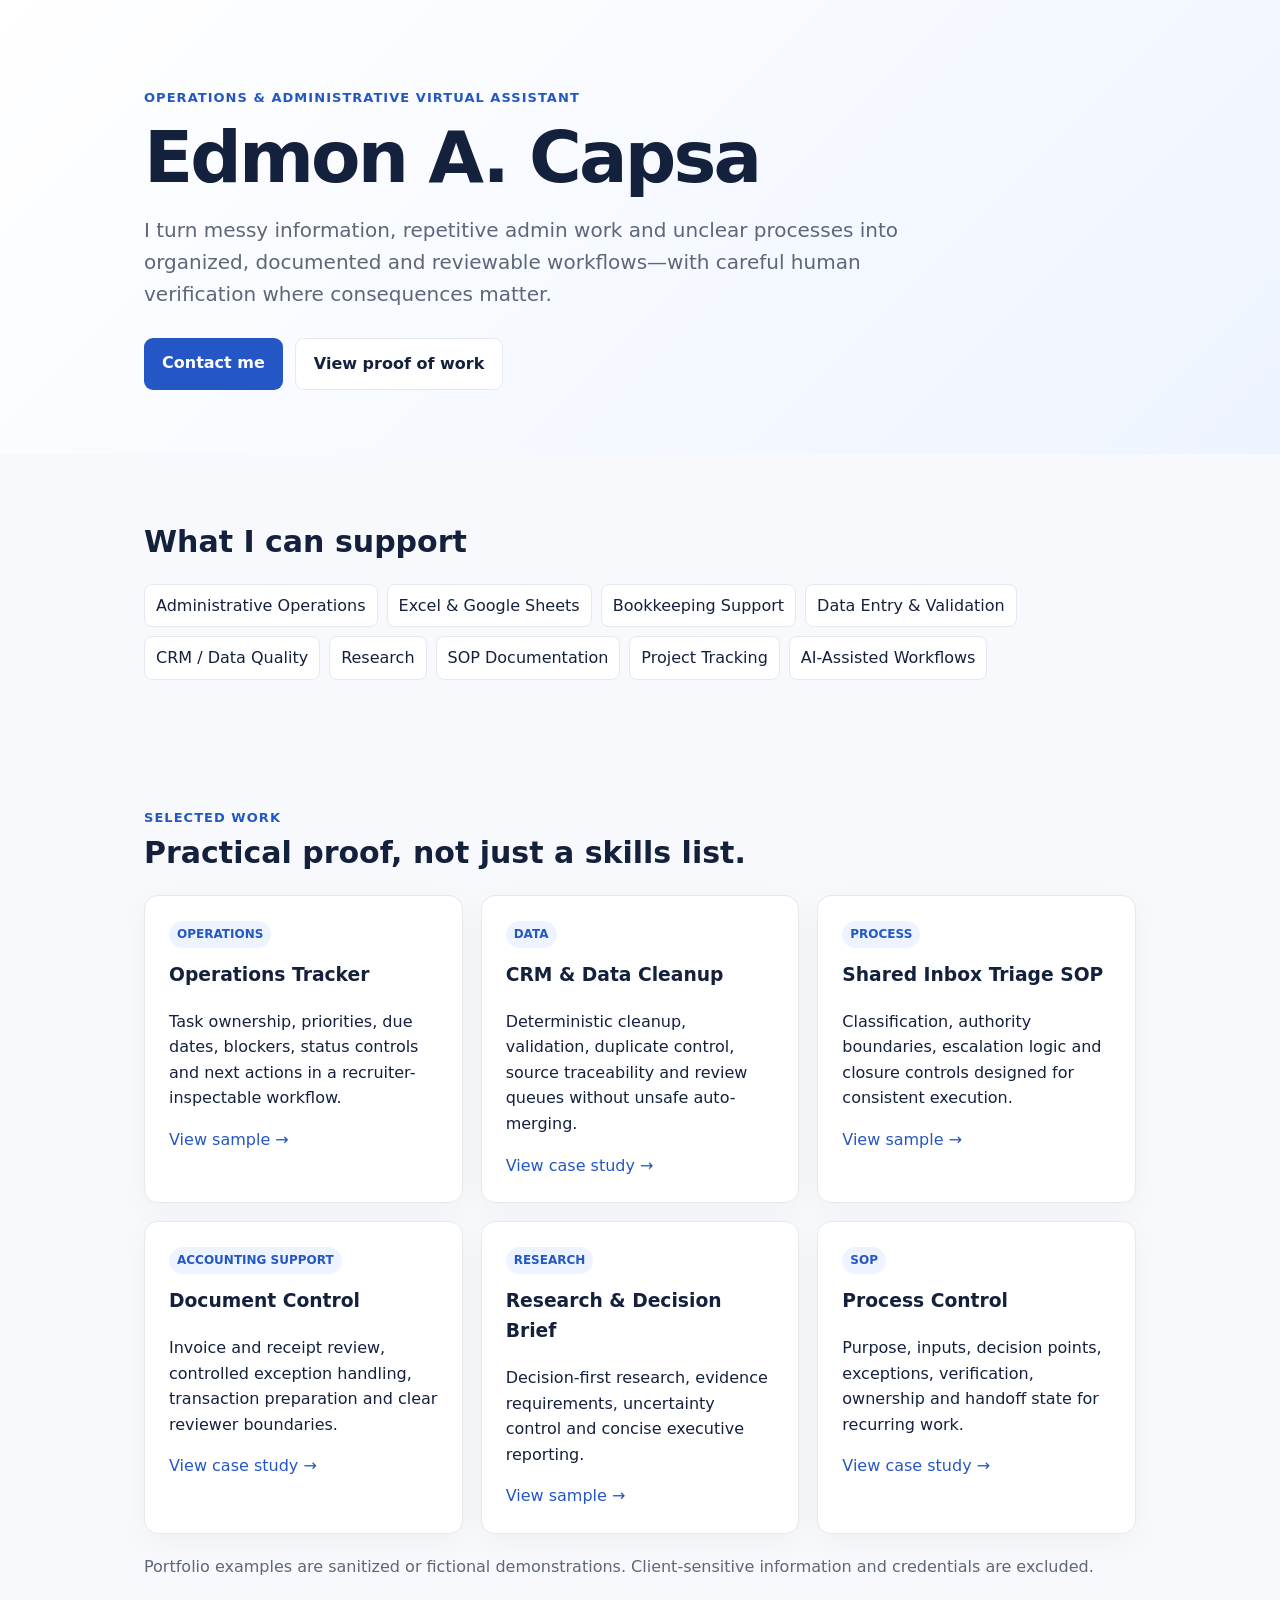
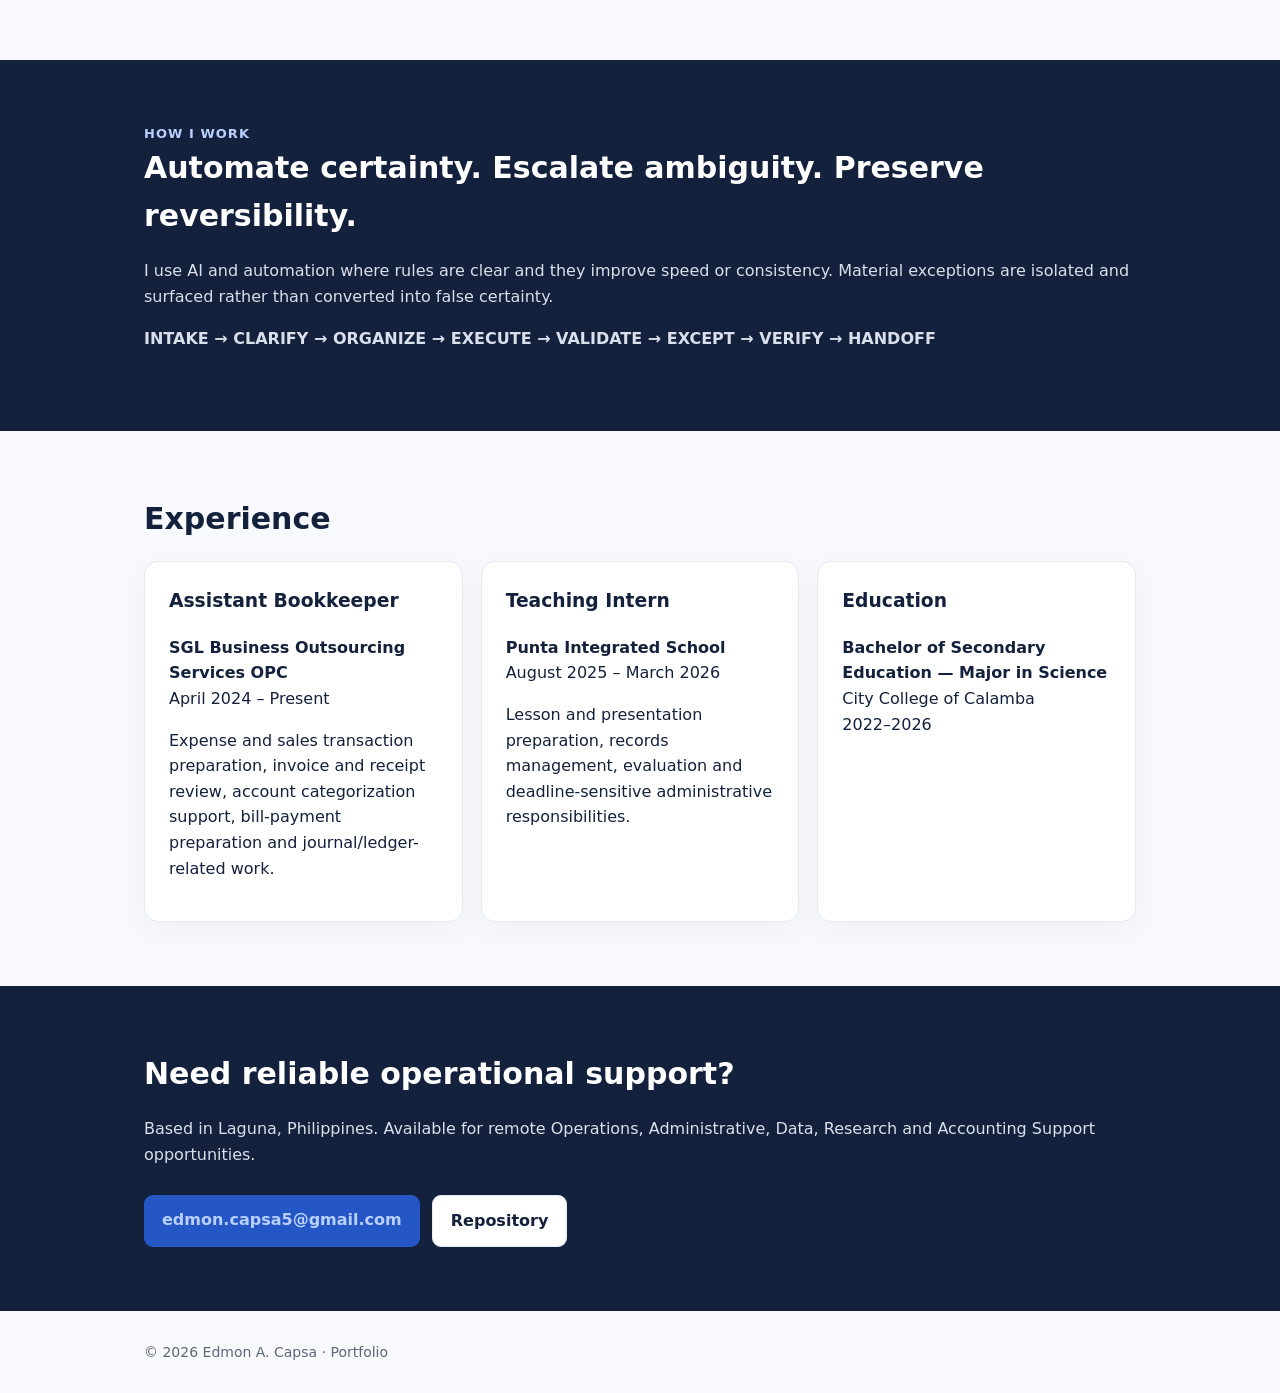
==== index.html @ 25599cc4 "Add recruiter-facing portfolio website" ====
<!doctype html>
<html lang="en"><head><meta charset="utf-8"><meta name="viewport" content="width=device-width,initial-scale=1"><title>Edmon Capsa | Operations & Administrative VA</title><meta name="description" content="Operations & Administrative Virtual Assistant portfolio: bookkeeping support, spreadsheets, documentation, research, data quality and process management."><style>:root{--ink:#14213d;--muted:#5d6778;--line:#e5e9f0;--bg:#f7f9fc;--card:#fff;--accent:#2457c5}*{box-sizing:border-box}body{margin:0;font:16px/1.6 system-ui,-apple-system,Segoe UI,sans-serif;color:var(--ink);background:var(--bg)}a{color:var(--accent);text-decoration:none}.wrap{max-width:1040px;margin:auto;padding:0 24px}.hero{padding:88px 0 64px;background:linear-gradient(135deg,#fff,#eef4ff)}.eyebrow{font-weight:700;color:var(--accent);letter-spacing:.08em;text-transform:uppercase;font-size:13px}h1{font-size:clamp(40px,7vw,72px);line-height:1.02;margin:12px 0 18px;letter-spacing:-.04em}h2{font-size:30px;margin:0 0 18px}.lead{font-size:20px;max-width:760px;color:var(--muted)}.actions{display:flex;gap:12px;flex-wrap:wrap;margin-top:28px}.btn{display:inline-block;padding:12px 18px;border-radius:9px;background:var(--accent);color:#fff;font-weight:700}.btn.alt{background:#fff;color:var(--ink);border:1px solid var(--line)}section{padding:64px 0}.grid{display:grid;grid-template-columns:repeat(3,1fr);gap:18px}.card{background:var(--card);border:1px solid var(--line);border-radius:14px;padding:24px;box-shadow:0 8px 30px rgba(20,33,61,.04)}.card h3{margin-top:0}.tag{display:inline-block;font-size:12px;font-weight:700;background:#eef4ff;color:var(--accent);padding:4px 8px;border-radius:99px;margin-bottom:12px}.skills{display:flex;flex-wrap:wrap;gap:9px}.skills span{background:#fff;border:1px solid var(--line);padding:8px 11px;border-radius:8px}.dark{background:var(--ink);color:#fff}.dark p{color:#d9e0eb}.dark a{color:#b9d0ff}footer{padding:30px 0;color:var(--muted);font-size:14px}@media(max-width:760px){.grid{grid-template-columns:1fr}.hero{padding-top:60px}}</style></head><body>
<header class="hero"><div class="wrap"><div class="eyebrow">Operations & Administrative Virtual Assistant</div><h1>Edmon A. Capsa</h1><p class="lead">I turn messy information, repetitive admin work and unclear processes into organized, documented and reviewable workflows—with careful human verification where consequences matter.</p><div class="actions"><a class="btn" href="mailto:edmon.capsa5@gmail.com">Contact me</a><a class="btn alt" href="#work">View proof of work</a></div></div></header>
<section><div class="wrap"><h2>What I can support</h2><div class="skills"><span>Administrative Operations</span><span>Excel & Google Sheets</span><span>Bookkeeping Support</span><span>Data Entry & Validation</span><span>CRM / Data Quality</span><span>Research</span><span>SOP Documentation</span><span>Project Tracking</span><span>AI-Assisted Workflows</span></div></div></section>
<section id="work"><div class="wrap"><div class="eyebrow">Selected work</div><h2>Practical proof, not just a skills list.</h2><div class="grid">
<div class="card"><div class="tag">OPERATIONS</div><h3>Operations Tracker</h3><p>Task ownership, priorities, due dates, blockers, status controls and next actions in a recruiter-inspectable workflow.</p><a href="samples/operations-tracker/README.html">View sample →</a></div>
<div class="card"><div class="tag">DATA</div><h3>CRM & Data Cleanup</h3><p>Deterministic cleanup, validation, duplicate control, source traceability and review queues without unsafe auto-merging.</p><a href="case-studies/crm-data-cleanup.html">View case study →</a></div>
<div class="card"><div class="tag">PROCESS</div><h3>Shared Inbox Triage SOP</h3><p>Classification, authority boundaries, escalation logic and closure controls designed for consistent execution.</p><a href="samples/sop-inbox-triage/README.html">View sample →</a></div>
<div class="card"><div class="tag">ACCOUNTING SUPPORT</div><h3>Document Control</h3><p>Invoice and receipt review, controlled exception handling, transaction preparation and clear reviewer boundaries.</p><a href="case-studies/accounting-document-control.html">View case study →</a></div>
<div class="card"><div class="tag">RESEARCH</div><h3>Research & Decision Brief</h3><p>Decision-first research, evidence requirements, uncertainty control and concise executive reporting.</p><a href="samples/research-brief/README.html">View sample →</a></div>
<div class="card"><div class="tag">SOP</div><h3>Process Control</h3><p>Purpose, inputs, decision points, exceptions, verification, ownership and handoff state for recurring work.</p><a href="case-studies/sop-process-control.html">View case study →</a></div>
</div><p style="margin-top:20px;color:var(--muted)">Portfolio examples are sanitized or fictional demonstrations. Client-sensitive information and credentials are excluded.</p></div></section>
<section class="dark"><div class="wrap"><div class="eyebrow" style="color:#b9d0ff">How I work</div><h2>Automate certainty. Escalate ambiguity. Preserve reversibility.</h2><p>I use AI and automation where rules are clear and they improve speed or consistency. Material exceptions are isolated and surfaced rather than converted into false certainty.</p><p><strong>INTAKE → CLARIFY → ORGANIZE → EXECUTE → VALIDATE → EXCEPT → VERIFY → HANDOFF</strong></p></div></section>
<section><div class="wrap"><h2>Experience</h2><div class="grid"><div class="card"><h3>Assistant Bookkeeper</h3><p><strong>SGL Business Outsourcing Services OPC</strong><br>April 2024 – Present</p><p>Expense and sales transaction preparation, invoice and receipt review, account categorization support, bill-payment preparation and journal/ledger-related work.</p></div><div class="card"><h3>Teaching Intern</h3><p><strong>Punta Integrated School</strong><br>August 2025 – March 2026</p><p>Lesson and presentation preparation, records management, evaluation and deadline-sensitive administrative responsibilities.</p></div><div class="card"><h3>Education</h3><p><strong>Bachelor of Secondary Education — Major in Science</strong><br>City College of Calamba<br>2022–2026</p></div></div></div></section>
<section class="dark"><div class="wrap"><h2>Need reliable operational support?</h2><p>Based in Laguna, Philippines. Available for remote Operations, Administrative, Data, Research and Accounting Support opportunities.</p><div class="actions"><a class="btn" href="mailto:edmon.capsa5@gmail.com">edmon.capsa5@gmail.com</a><a class="btn alt" href="https://github.com/edmoncapsa5-wq/edmon-capsa-portfolio">Repository</a></div></div></section>
<footer><div class="wrap">© 2026 Edmon A. Capsa · Portfolio</div></footer></body></html>
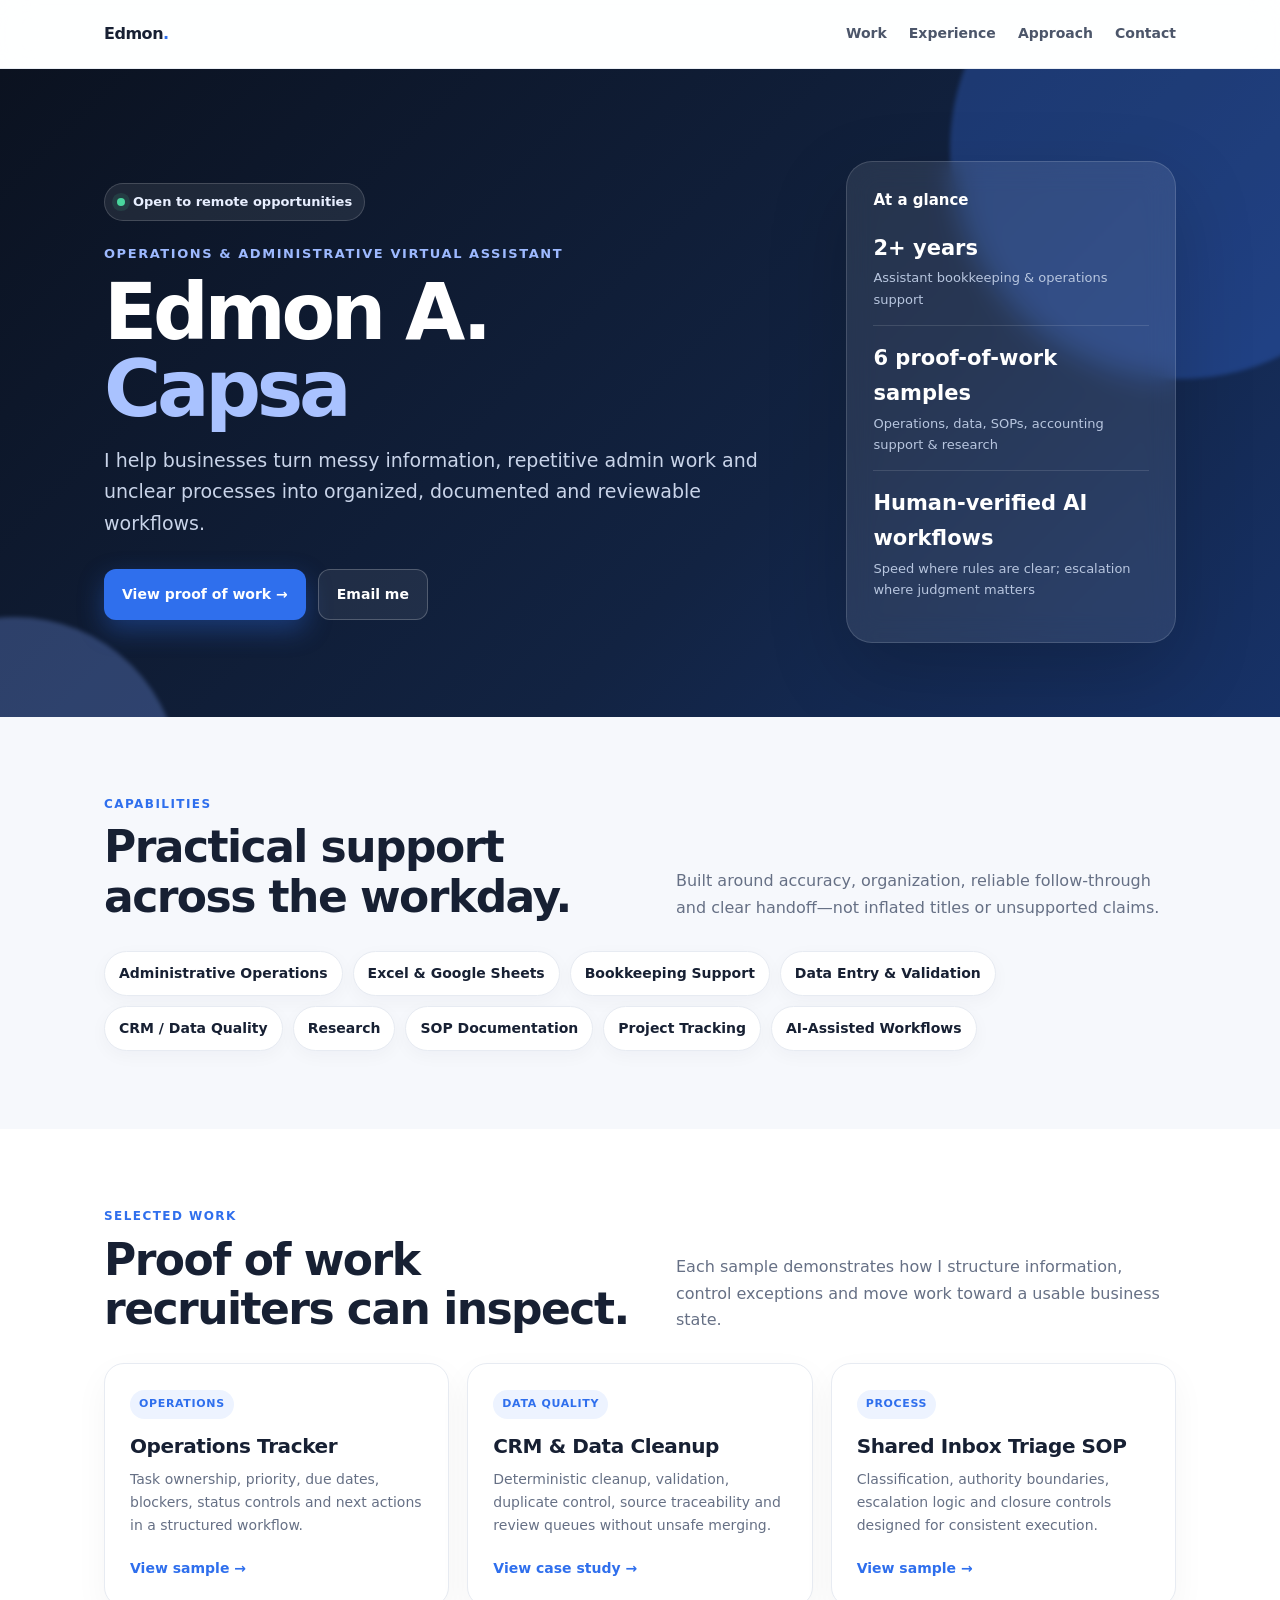
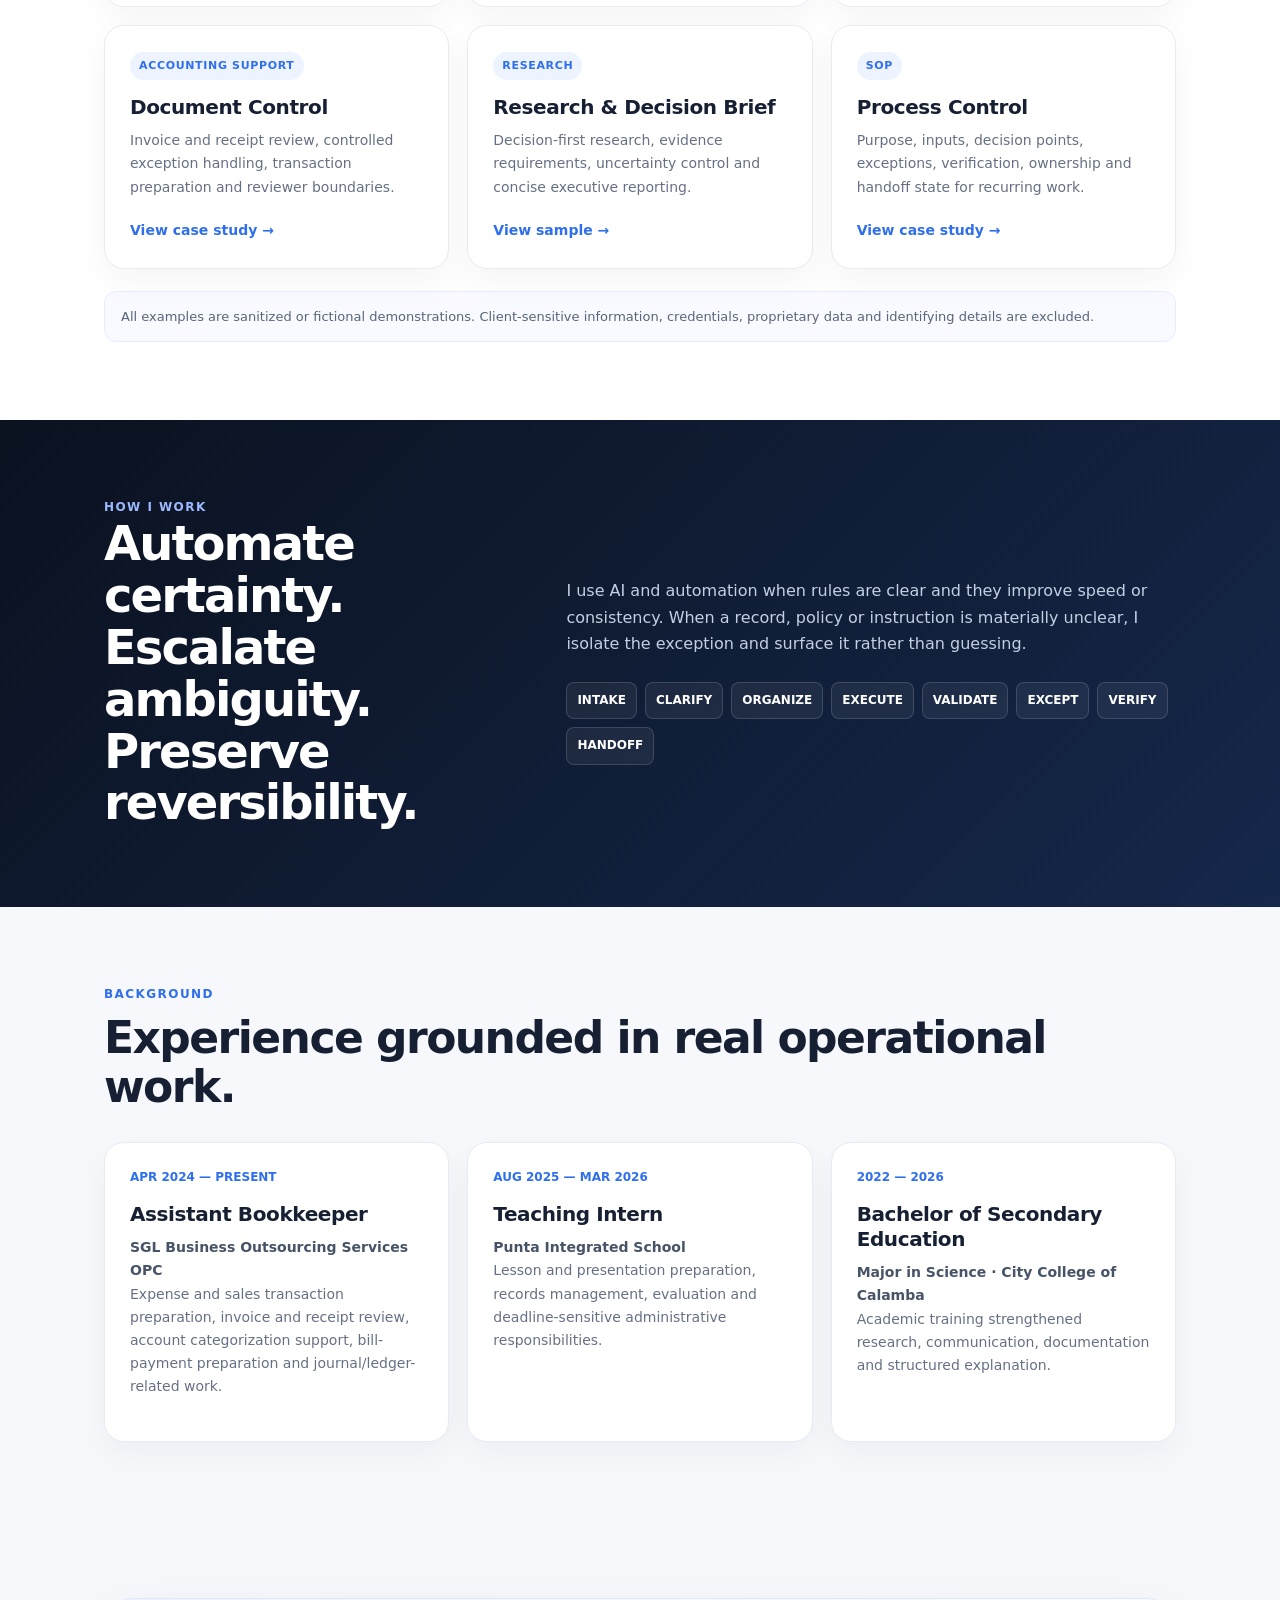
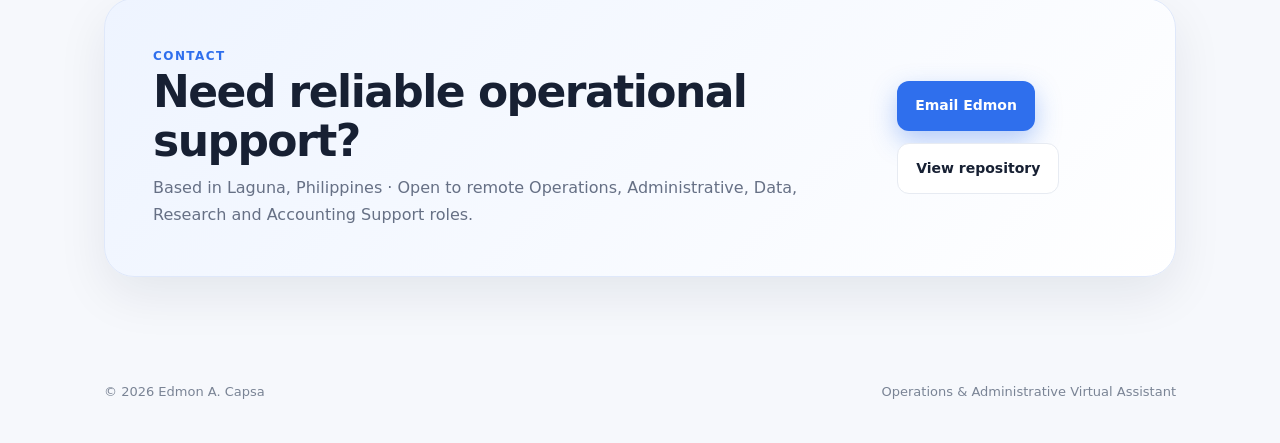
==== commit 75990cf9: "Polish portfolio website design and recruiter experience" ====
--- a/index.html
+++ b/index.html
@@ -1,16 +1,46 @@
 <!doctype html>
-<html lang="en"><head><meta charset="utf-8"><meta name="viewport" content="width=device-width,initial-scale=1"><title>Edmon Capsa | Operations & Administrative VA</title><meta name="description" content="Operations & Administrative Virtual Assistant portfolio: bookkeeping support, spreadsheets, documentation, research, data quality and process management."><style>:root{--ink:#14213d;--muted:#5d6778;--line:#e5e9f0;--bg:#f7f9fc;--card:#fff;--accent:#2457c5}*{box-sizing:border-box}body{margin:0;font:16px/1.6 system-ui,-apple-system,Segoe UI,sans-serif;color:var(--ink);background:var(--bg)}a{color:var(--accent);text-decoration:none}.wrap{max-width:1040px;margin:auto;padding:0 24px}.hero{padding:88px 0 64px;background:linear-gradient(135deg,#fff,#eef4ff)}.eyebrow{font-weight:700;color:var(--accent);letter-spacing:.08em;text-transform:uppercase;font-size:13px}h1{font-size:clamp(40px,7vw,72px);line-height:1.02;margin:12px 0 18px;letter-spacing:-.04em}h2{font-size:30px;margin:0 0 18px}.lead{font-size:20px;max-width:760px;color:var(--muted)}.actions{display:flex;gap:12px;flex-wrap:wrap;margin-top:28px}.btn{display:inline-block;padding:12px 18px;border-radius:9px;background:var(--accent);color:#fff;font-weight:700}.btn.alt{background:#fff;color:var(--ink);border:1px solid var(--line)}section{padding:64px 0}.grid{display:grid;grid-template-columns:repeat(3,1fr);gap:18px}.card{background:var(--card);border:1px solid var(--line);border-radius:14px;padding:24px;box-shadow:0 8px 30px rgba(20,33,61,.04)}.card h3{margin-top:0}.tag{display:inline-block;font-size:12px;font-weight:700;background:#eef4ff;color:var(--accent);padding:4px 8px;border-radius:99px;margin-bottom:12px}.skills{display:flex;flex-wrap:wrap;gap:9px}.skills span{background:#fff;border:1px solid var(--line);padding:8px 11px;border-radius:8px}.dark{background:var(--ink);color:#fff}.dark p{color:#d9e0eb}.dark a{color:#b9d0ff}footer{padding:30px 0;color:var(--muted);font-size:14px}@media(max-width:760px){.grid{grid-template-columns:1fr}.hero{padding-top:60px}}</style></head><body>
-<header class="hero"><div class="wrap"><div class="eyebrow">Operations & Administrative Virtual Assistant</div><h1>Edmon A. Capsa</h1><p class="lead">I turn messy information, repetitive admin work and unclear processes into organized, documented and reviewable workflows—with careful human verification where consequences matter.</p><div class="actions"><a class="btn" href="mailto:edmon.capsa5@gmail.com">Contact me</a><a class="btn alt" href="#work">View proof of work</a></div></div></header>
-<section><div class="wrap"><h2>What I can support</h2><div class="skills"><span>Administrative Operations</span><span>Excel & Google Sheets</span><span>Bookkeeping Support</span><span>Data Entry & Validation</span><span>CRM / Data Quality</span><span>Research</span><span>SOP Documentation</span><span>Project Tracking</span><span>AI-Assisted Workflows</span></div></div></section>
-<section id="work"><div class="wrap"><div class="eyebrow">Selected work</div><h2>Practical proof, not just a skills list.</h2><div class="grid">
-<div class="card"><div class="tag">OPERATIONS</div><h3>Operations Tracker</h3><p>Task ownership, priorities, due dates, blockers, status controls and next actions in a recruiter-inspectable workflow.</p><a href="samples/operations-tracker/README.html">View sample →</a></div>
-<div class="card"><div class="tag">DATA</div><h3>CRM & Data Cleanup</h3><p>Deterministic cleanup, validation, duplicate control, source traceability and review queues without unsafe auto-merging.</p><a href="case-studies/crm-data-cleanup.html">View case study →</a></div>
-<div class="card"><div class="tag">PROCESS</div><h3>Shared Inbox Triage SOP</h3><p>Classification, authority boundaries, escalation logic and closure controls designed for consistent execution.</p><a href="samples/sop-inbox-triage/README.html">View sample →</a></div>
-<div class="card"><div class="tag">ACCOUNTING SUPPORT</div><h3>Document Control</h3><p>Invoice and receipt review, controlled exception handling, transaction preparation and clear reviewer boundaries.</p><a href="case-studies/accounting-document-control.html">View case study →</a></div>
-<div class="card"><div class="tag">RESEARCH</div><h3>Research & Decision Brief</h3><p>Decision-first research, evidence requirements, uncertainty control and concise executive reporting.</p><a href="samples/research-brief/README.html">View sample →</a></div>
-<div class="card"><div class="tag">SOP</div><h3>Process Control</h3><p>Purpose, inputs, decision points, exceptions, verification, ownership and handoff state for recurring work.</p><a href="case-studies/sop-process-control.html">View case study →</a></div>
-</div><p style="margin-top:20px;color:var(--muted)">Portfolio examples are sanitized or fictional demonstrations. Client-sensitive information and credentials are excluded.</p></div></section>
-<section class="dark"><div class="wrap"><div class="eyebrow" style="color:#b9d0ff">How I work</div><h2>Automate certainty. Escalate ambiguity. Preserve reversibility.</h2><p>I use AI and automation where rules are clear and they improve speed or consistency. Material exceptions are isolated and surfaced rather than converted into false certainty.</p><p><strong>INTAKE → CLARIFY → ORGANIZE → EXECUTE → VALIDATE → EXCEPT → VERIFY → HANDOFF</strong></p></div></section>
-<section><div class="wrap"><h2>Experience</h2><div class="grid"><div class="card"><h3>Assistant Bookkeeper</h3><p><strong>SGL Business Outsourcing Services OPC</strong><br>April 2024 – Present</p><p>Expense and sales transaction preparation, invoice and receipt review, account categorization support, bill-payment preparation and journal/ledger-related work.</p></div><div class="card"><h3>Teaching Intern</h3><p><strong>Punta Integrated School</strong><br>August 2025 – March 2026</p><p>Lesson and presentation preparation, records management, evaluation and deadline-sensitive administrative responsibilities.</p></div><div class="card"><h3>Education</h3><p><strong>Bachelor of Secondary Education — Major in Science</strong><br>City College of Calamba<br>2022–2026</p></div></div></div></section>
-<section class="dark"><div class="wrap"><h2>Need reliable operational support?</h2><p>Based in Laguna, Philippines. Available for remote Operations, Administrative, Data, Research and Accounting Support opportunities.</p><div class="actions"><a class="btn" href="mailto:edmon.capsa5@gmail.com">edmon.capsa5@gmail.com</a><a class="btn alt" href="https://github.com/edmoncapsa5-wq/edmon-capsa-portfolio">Repository</a></div></div></section>
-<footer><div class="wrap">© 2026 Edmon A. Capsa · Portfolio</div></footer></body></html>+<html lang="en">
+<head>
+<meta charset="utf-8">
+<meta name="viewport" content="width=device-width,initial-scale=1">
+<meta name="theme-color" content="#0b1220">
+<title>Edmon Capsa | Operations & Administrative VA</title>
+<meta name="description" content="Operations & Administrative Virtual Assistant portfolio — bookkeeping support, spreadsheets, documentation, data quality, research and process management.">
+<style>
+:root{
+  --navy:#0b1220;--navy2:#111c31;--ink:#172033;--muted:#667085;--line:#e7ebf2;
+  --bg:#f6f8fc;--white:#fff;--blue:#2f6fed;--blue2:#6b8cff;--soft:#edf3ff;--green:#1f9d68;
+  --shadow:0 18px 50px rgba(17,28,49,.08);--radius:20px
+}
+*{box-sizing:border-box}html{scroll-behavior:smooth}body{margin:0;font-family:Inter,ui-sans-serif,system-ui,-apple-system,"Segoe UI",sans-serif;color:var(--ink);background:var(--bg);line-height:1.65}a{text-decoration:none;color:inherit}.wrap{max-width:1120px;margin:auto;padding:0 24px}
+nav{position:sticky;top:0;z-index:30;background:rgba(255,255,255,.88);backdrop-filter:blur(16px);border-bottom:1px solid rgba(231,235,242,.85)}.nav-inner{height:68px;display:flex;align-items:center;justify-content:space-between;gap:24px}.brand{font-weight:850;letter-spacing:-.03em}.brand span{color:var(--blue)}.nav-links{display:flex;gap:22px;align-items:center;font-size:14px;font-weight:650;color:#4c566a}.nav-links a:hover{color:var(--blue)}
+.hero{position:relative;overflow:hidden;background:linear-gradient(135deg,#0b1220 0%,#122342 62%,#173268 100%);color:#fff;padding:92px 0 74px}.hero:before,.hero:after{content:"";position:absolute;border-radius:50%;filter:blur(2px);opacity:.28}.hero:before{width:460px;height:460px;background:#3f7cff;right:-130px;top:-150px}.hero:after{width:330px;height:330px;background:#7fa4ff;left:-150px;bottom:-230px}.hero-grid{position:relative;display:grid;grid-template-columns:1.35fr .65fr;gap:58px;align-items:center}.availability{display:inline-flex;align-items:center;gap:8px;padding:7px 12px;border:1px solid rgba(255,255,255,.16);background:rgba(255,255,255,.08);border-radius:999px;font-size:13px;font-weight:700;color:#e8efff}.dot{width:8px;height:8px;background:#49d69d;border-radius:50%;box-shadow:0 0 0 5px rgba(73,214,157,.12)}.eyebrow{margin-top:22px;color:#9db9ff;font-size:13px;font-weight:800;letter-spacing:.12em;text-transform:uppercase}h1{margin:10px 0 18px;font-size:clamp(48px,7vw,78px);line-height:.98;letter-spacing:-.055em}.hero h1 span{display:block;color:#a9c2ff}.lead{margin:0;max-width:720px;font-size:19px;color:#c9d4e9}.actions{display:flex;gap:12px;flex-wrap:wrap;margin-top:30px}.btn{display:inline-flex;align-items:center;justify-content:center;gap:8px;padding:13px 18px;border-radius:12px;font-weight:780;font-size:14px;transition:.2s ease;background:#fff;color:#101828}.btn:hover{transform:translateY(-2px)}.btn.primary{background:var(--blue);color:#fff;box-shadow:0 10px 26px rgba(47,111,237,.35)}.btn.ghost{border:1px solid rgba(255,255,255,.22);background:rgba(255,255,255,.07);color:#fff}.hero-card{position:relative;background:rgba(255,255,255,.09);border:1px solid rgba(255,255,255,.14);border-radius:26px;padding:26px;backdrop-filter:blur(14px);box-shadow:0 28px 80px rgba(0,0,0,.18)}.hero-card h3{margin:0 0 18px;font-size:15px;color:#fff}.metric{padding:15px 0;border-top:1px solid rgba(255,255,255,.12)}.metric:first-of-type{border-top:0;padding-top:0}.metric strong{display:block;font-size:21px}.metric span{display:block;color:#b8c6df;font-size:13px;margin-top:2px}
+section{padding:78px 0}.section-head{display:flex;justify-content:space-between;gap:34px;align-items:end;margin-bottom:30px}.kicker{color:var(--blue);font-weight:850;font-size:12px;letter-spacing:.12em;text-transform:uppercase}.section-head h2,h2{font-size:clamp(30px,4vw,44px);letter-spacing:-.035em;line-height:1.12;margin:8px 0 0}.section-head p{max-width:500px;margin:0;color:var(--muted)}
+.skills{display:flex;flex-wrap:wrap;gap:10px}.chip{background:#fff;border:1px solid var(--line);border-radius:999px;padding:10px 14px;font-size:14px;font-weight:700;box-shadow:0 5px 18px rgba(17,28,49,.035)}
+.work{background:#fff}.grid{display:grid;grid-template-columns:repeat(3,1fr);gap:18px}.card{position:relative;border:1px solid var(--line);background:#fff;border-radius:var(--radius);padding:25px;box-shadow:0 12px 34px rgba(17,28,49,.045);transition:.22s ease;overflow:hidden}.card:hover{transform:translateY(-4px);box-shadow:var(--shadow);border-color:#dbe4f5}.card:before{content:"";position:absolute;inset:0 0 auto;height:3px;background:linear-gradient(90deg,var(--blue),var(--blue2));opacity:0;transition:.2s}.card:hover:before{opacity:1}.tag{display:inline-flex;padding:5px 9px;border-radius:999px;background:var(--soft);color:var(--blue);font-size:11px;font-weight:850;letter-spacing:.06em}.card h3{font-size:20px;line-height:1.25;margin:15px 0 9px;letter-spacing:-.02em}.card p{color:var(--muted);font-size:14px;margin:0 0 18px}.link{display:inline-flex;gap:6px;color:var(--blue);font-weight:800;font-size:14px}.note{margin-top:22px;padding:14px 16px;border-radius:12px;background:#f8faff;border:1px solid #e6edff;color:#59657a;font-size:13px}
+.philosophy{background:linear-gradient(135deg,#0b1220,#15274a);color:#fff}.philosophy-grid{display:grid;grid-template-columns:.8fr 1.2fr;gap:56px;align-items:center}.quote{font-size:clamp(30px,4vw,48px);font-weight:850;line-height:1.08;letter-spacing:-.04em}.philosophy p{color:#c3cfe3}.flow{display:flex;flex-wrap:wrap;gap:8px;margin-top:24px}.flow span{font-size:12px;font-weight:800;padding:8px 10px;border:1px solid rgba(255,255,255,.14);border-radius:8px;background:rgba(255,255,255,.06)}
+.timeline{display:grid;grid-template-columns:repeat(3,1fr);gap:18px}.timeline .card{min-height:220px}.date{font-size:12px;font-weight:800;color:var(--blue);margin-bottom:10px}.org{font-weight:700;color:#475467;font-size:14px}
+.cta{padding:78px 0}.cta-box{background:linear-gradient(135deg,#eef4ff,#fff);border:1px solid #dfe8fa;border-radius:30px;padding:48px;display:flex;justify-content:space-between;align-items:center;gap:30px;box-shadow:var(--shadow)}.cta-box h2{margin:0 0 10px}.cta-box p{color:var(--muted);margin:0}.cta .btn.ghost{background:#fff;border:1px solid var(--line);color:var(--ink)}
+footer{padding:26px 0 40px;color:#7a8495;font-size:13px}.footer-row{display:flex;justify-content:space-between;gap:20px;flex-wrap:wrap}
+@media(max-width:900px){.hero-grid,.philosophy-grid{grid-template-columns:1fr}.hero-card{max-width:560px}.grid,.timeline{grid-template-columns:repeat(2,1fr)}.section-head{align-items:start;flex-direction:column}.cta-box{align-items:flex-start;flex-direction:column}}
+@media(max-width:640px){.nav-links a:not(.nav-contact){display:none}.hero{padding:72px 0 58px}.grid,.timeline{grid-template-columns:1fr}section{padding:60px 0}.cta-box{padding:30px}.lead{font-size:17px}.hero-card{padding:22px}h1{font-size:50px}}
+</style>
+</head>
+<body>
+<nav><div class="wrap nav-inner"><a class="brand" href="#top">Edmon<span>.</span></a><div class="nav-links"><a href="#work">Work</a><a href="#experience">Experience</a><a href="#approach">Approach</a><a class="nav-contact" href="mailto:edmon.capsa5@gmail.com">Contact</a></div></div></nav>
+<header class="hero" id="top"><div class="wrap hero-grid"><div><div class="availability"><span class="dot"></span> Open to remote opportunities</div><div class="eyebrow">Operations & Administrative Virtual Assistant</div><h1>Edmon A. <span>Capsa</span></h1><p class="lead">I help businesses turn messy information, repetitive admin work and unclear processes into organized, documented and reviewable workflows.</p><div class="actions"><a class="btn primary" href="#work">View proof of work →</a><a class="btn ghost" href="mailto:edmon.capsa5@gmail.com">Email me</a></div></div><aside class="hero-card"><h3>At a glance</h3><div class="metric"><strong>2+ years</strong><span>Assistant bookkeeping & operations support</span></div><div class="metric"><strong>6 proof-of-work samples</strong><span>Operations, data, SOPs, accounting support & research</span></div><div class="metric"><strong>Human-verified AI workflows</strong><span>Speed where rules are clear; escalation where judgment matters</span></div></aside></div></header>
+<section><div class="wrap"><div class="section-head"><div><div class="kicker">Capabilities</div><h2>Practical support across the workday.</h2></div><p>Built around accuracy, organization, reliable follow-through and clear handoff—not inflated titles or unsupported claims.</p></div><div class="skills"><span class="chip">Administrative Operations</span><span class="chip">Excel & Google Sheets</span><span class="chip">Bookkeeping Support</span><span class="chip">Data Entry & Validation</span><span class="chip">CRM / Data Quality</span><span class="chip">Research</span><span class="chip">SOP Documentation</span><span class="chip">Project Tracking</span><span class="chip">AI-Assisted Workflows</span></div></div></section>
+<section class="work" id="work"><div class="wrap"><div class="section-head"><div><div class="kicker">Selected work</div><h2>Proof of work recruiters can inspect.</h2></div><p>Each sample demonstrates how I structure information, control exceptions and move work toward a usable business state.</p></div><div class="grid">
+<article class="card"><span class="tag">OPERATIONS</span><h3>Operations Tracker</h3><p>Task ownership, priority, due dates, blockers, status controls and next actions in a structured workflow.</p><a class="link" href="https://github.com/edmoncapsa5-wq/edmon-capsa-portfolio/tree/main/samples/operations-tracker">View sample →</a></article>
+<article class="card"><span class="tag">DATA QUALITY</span><h3>CRM & Data Cleanup</h3><p>Deterministic cleanup, validation, duplicate control, source traceability and review queues without unsafe merging.</p><a class="link" href="https://github.com/edmoncapsa5-wq/edmon-capsa-portfolio/blob/main/case-studies/crm-data-cleanup.md">View case study →</a></article>
+<article class="card"><span class="tag">PROCESS</span><h3>Shared Inbox Triage SOP</h3><p>Classification, authority boundaries, escalation logic and closure controls designed for consistent execution.</p><a class="link" href="https://github.com/edmoncapsa5-wq/edmon-capsa-portfolio/tree/main/samples/sop-inbox-triage">View sample →</a></article>
+<article class="card"><span class="tag">ACCOUNTING SUPPORT</span><h3>Document Control</h3><p>Invoice and receipt review, controlled exception handling, transaction preparation and reviewer boundaries.</p><a class="link" href="https://github.com/edmoncapsa5-wq/edmon-capsa-portfolio/blob/main/case-studies/accounting-document-control.md">View case study →</a></article>
+<article class="card"><span class="tag">RESEARCH</span><h3>Research & Decision Brief</h3><p>Decision-first research, evidence requirements, uncertainty control and concise executive reporting.</p><a class="link" href="https://github.com/edmoncapsa5-wq/edmon-capsa-portfolio/tree/main/samples/research-brief">View sample →</a></article>
+<article class="card"><span class="tag">SOP</span><h3>Process Control</h3><p>Purpose, inputs, decision points, exceptions, verification, ownership and handoff state for recurring work.</p><a class="link" href="https://github.com/edmoncapsa5-wq/edmon-capsa-portfolio/blob/main/case-studies/sop-process-control.md">View case study →</a></article>
+</div><div class="note">All examples are sanitized or fictional demonstrations. Client-sensitive information, credentials, proprietary data and identifying details are excluded.</div></div></section>
+<section class="philosophy" id="approach"><div class="wrap philosophy-grid"><div><div class="kicker" style="color:#9db9ff">How I work</div><div class="quote">Automate certainty. Escalate ambiguity. Preserve reversibility.</div></div><div><p>I use AI and automation when rules are clear and they improve speed or consistency. When a record, policy or instruction is materially unclear, I isolate the exception and surface it rather than guessing.</p><div class="flow"><span>INTAKE</span><span>CLARIFY</span><span>ORGANIZE</span><span>EXECUTE</span><span>VALIDATE</span><span>EXCEPT</span><span>VERIFY</span><span>HANDOFF</span></div></div></div></section>
+<section id="experience"><div class="wrap"><div class="section-head"><div><div class="kicker">Background</div><h2>Experience grounded in real operational work.</h2></div></div><div class="timeline"><article class="card"><div class="date">APR 2024 — PRESENT</div><h3>Assistant Bookkeeper</h3><div class="org">SGL Business Outsourcing Services OPC</div><p>Expense and sales transaction preparation, invoice and receipt review, account categorization support, bill-payment preparation and journal/ledger-related work.</p></article><article class="card"><div class="date">AUG 2025 — MAR 2026</div><h3>Teaching Intern</h3><div class="org">Punta Integrated School</div><p>Lesson and presentation preparation, records management, evaluation and deadline-sensitive administrative responsibilities.</p></article><article class="card"><div class="date">2022 — 2026</div><h3>Bachelor of Secondary Education</h3><div class="org">Major in Science · City College of Calamba</div><p>Academic training strengthened research, communication, documentation and structured explanation.</p></article></div></div></section>
+<section class="cta"><div class="wrap"><div class="cta-box"><div><div class="kicker">Contact</div><h2>Need reliable operational support?</h2><p>Based in Laguna, Philippines · Open to remote Operations, Administrative, Data, Research and Accounting Support roles.</p></div><div class="actions" style="margin-top:0"><a class="btn primary" href="mailto:edmon.capsa5@gmail.com">Email Edmon</a><a class="btn ghost" href="https://github.com/edmoncapsa5-wq/edmon-capsa-portfolio">View repository</a></div></div></div></section>
+<footer><div class="wrap footer-row"><span>© 2026 Edmon A. Capsa</span><span>Operations & Administrative Virtual Assistant</span></div></footer>
+</body>
+</html>
